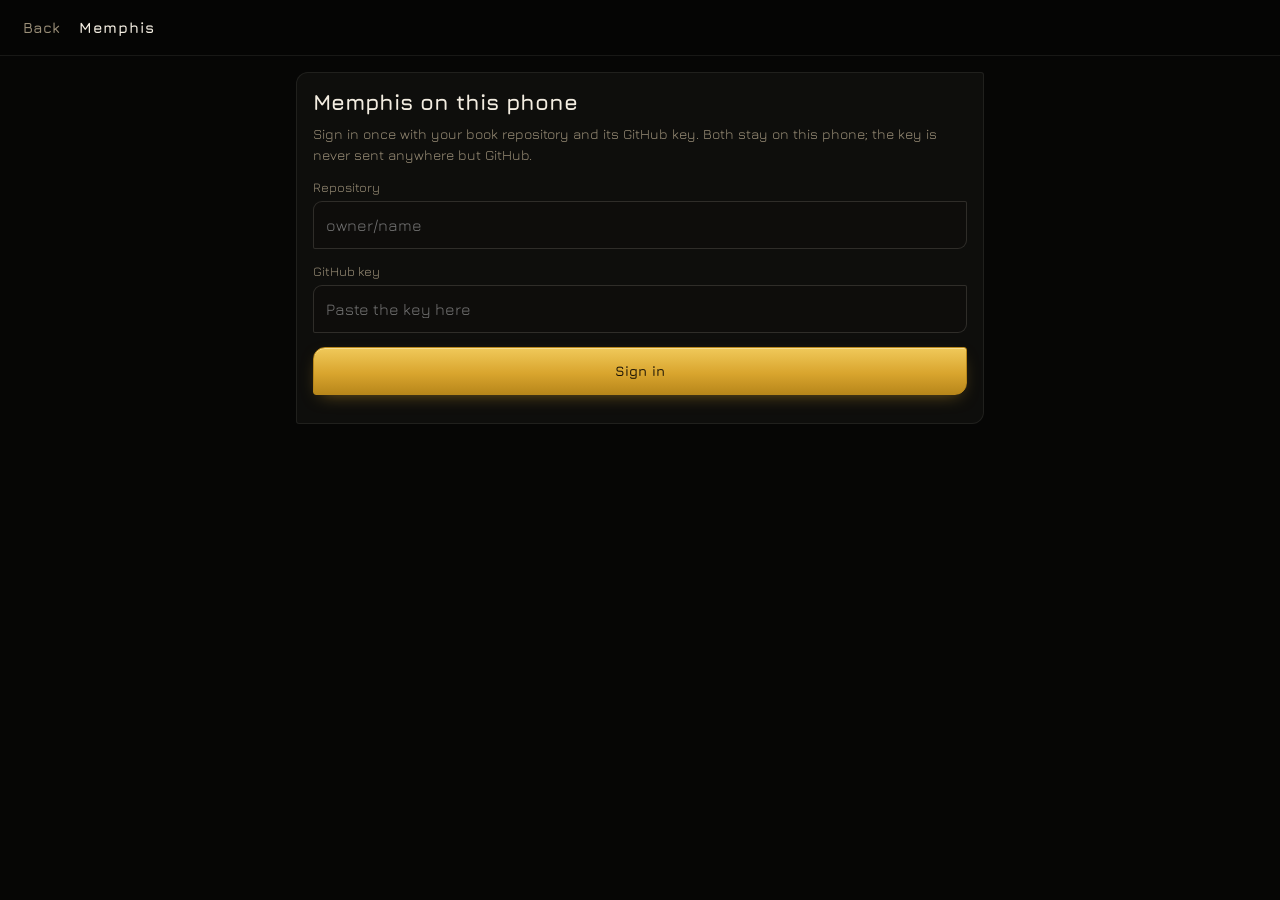
==== index.html @ c1e0bdd1 "Phone app" ====
<!doctype html>
<html lang="en-GB">
<head>
<meta charset="utf-8">
<meta name="viewport" content="width=device-width, initial-scale=1, viewport-fit=cover">
<meta http-equiv="Content-Security-Policy" content="default-src 'self'; img-src 'self' data:; style-src 'self' 'unsafe-inline'; script-src 'self'; font-src 'self'; connect-src 'self' https://api.github.com; manifest-src 'self'; worker-src 'self'">
<meta name="apple-mobile-web-app-capable" content="yes">
<meta name="mobile-web-app-capable" content="yes">
<meta name="apple-mobile-web-app-status-bar-style" content="black-translucent">
<meta name="apple-mobile-web-app-title" content="Memphis">
<meta name="theme-color" content="#060605">
<meta name="referrer" content="no-referrer">
<link rel="manifest" href="manifest.webmanifest">
<link rel="apple-touch-icon" href="icons/memphis-app-256.png">
<link rel="icon" href="icons/memphis-app-256.png">
<title>Memphis</title>
<link rel="stylesheet" href="branding/blades-ui.css">
<link rel="stylesheet" href="phone-shell.css">
<link rel="stylesheet" href="phone.css">
</head>
<body>
<header id="top">
  <button id="t-back" class="bl-btn ghost" type="button" hidden>Back</button>
  <div id="t-title" class="title">Memphis</div>
  <button id="t-badge" class="badge" type="button" aria-live="polite"></button>
</header>
<main id="view" tabindex="-1"></main>
<div id="toast" class="toast" role="status" aria-live="polite"></div>

<script src="shared/sync-model.js"></script>
<script src="store.js"></script>
<script src="github.js"></script>
<script src="engine.js"></script>
<script src="apps.js"></script>
<script src="app.js"></script>
</body>
</html>
---- branding/blades-ui.css ----
@font-face{font-family:"Jura";font-weight:400;src:url("fonts/jura-400.woff2") format("woff2")}
@font-face{font-family:"Jura";font-weight:600;src:url("fonts/jura-600.woff2") format("woff2")}
@font-face{font-family:"Jura";font-weight:700;src:url("fonts/jura-700.woff2") format("woff2")}
:root{
  --bl-gold:#d9a52e; --bl-gold-hi:#f0c95a; --bl-gold-lo:#b8871b; --bl-gold-ink:#1a1306;
  --bl-bone:#f3ede1; --bl-bone-lo:#ddd2bd; --bl-bone-ink:#17140f;
  --bl-coal:#1d1a15; --bl-coal-hi:#2a261f; --bl-coal-line:rgba(201,162,39,.22); --bl-coal-ink:#d9cfbc;
  --bl-ink:#e8dfce; --bl-ink-soft:#9c9079;
  --bl-r:12px 3px 12px 3px;        
  --bl-r-sm:9px 2px 9px 2px;
  --bl-ui:"Jura",system-ui,-apple-system,"Segoe UI",sans-serif;   
  --bl-red:#b8342c;   
  --ev-domina-1:#F3EDE1; --ev-domina:#A7D8F2; --ev-domina-3:#7FBF8A; --ev-domina-t1:#1E4D2B; --ev-domina-t2:#2E3F49;   
  --ev-aura-1:#FFC48C;   --ev-aura:#F2884B;   --ev-aura-3:#E8604A;   --ev-aura-t1:#4A3A28;   --ev-aura-t2:#4A2C24;     
  --ev-magia-1:#DCE3F5;  --ev-magia:#B5B9CA;  --ev-magia-3:#7C86C9;  --ev-magia-t1:#1A1B33;  --ev-magia-t2:#2C3459;    
  --ev-nb-1:#C41E3A; --ev-nb-2:#E67E22; --ev-nb-3:#D4AF37; --ev-nb-4:#27AE60; --ev-nb-5:#16A085;
  --ev-nb-6:#3498DB; --ev-nb-7:#5B4FCF; --ev-nb-8:#8E44AD; --ev-nb-9:#B8509E;
  --ev-read:"Jura",system-ui,"Segoe UI",sans-serif;      
  --ev-margin:Fraunces,Georgia,serif;                     
}
.bl-btn{font-family:var(--bl-ui);font-size:13px;font-weight:600;letter-spacing:.01em;line-height:1;
  display:inline-flex;align-items:center;gap:8px;height:36px;padding:0 16px;border-radius:var(--bl-r);
  border:1px solid transparent;cursor:pointer;user-select:none;white-space:nowrap;
  transition:transform .15s ease,box-shadow .25s ease,background-color .2s,border-color .2s,color .2s}
.bl-btn .bi{flex:none}
.bl-btn:active{transform:translateY(1px)}
.bl-btn:focus-visible{outline:1px solid var(--bl-gold);outline-offset:2px}
.bl-btn.gold{color:var(--bl-gold-ink);border-color:var(--bl-gold-lo);
  background:linear-gradient(180deg,var(--bl-gold-hi),var(--bl-gold) 55%,var(--bl-gold-lo));
  box-shadow:inset 0 1px 0 rgba(255,240,190,.55),0 6px 18px -8px rgba(217,165,46,.6)}
.bl-btn.gold:hover{box-shadow:inset 0 1px 0 rgba(255,240,190,.7),0 8px 26px -8px rgba(217,165,46,.85)}
.bl-btn.bone{color:var(--bl-bone-ink);border-color:var(--bl-bone-lo);
  background:linear-gradient(180deg,#fffaf0,var(--bl-bone) 60%,var(--bl-bone-lo));box-shadow:inset 0 1px 0 #fff,0 6px 16px -10px rgba(243,237,225,.5)}
.bl-btn.bone:hover{box-shadow:inset 0 1px 0 #fff,0 8px 22px -8px rgba(243,237,225,.55)}
.bl-btn.coal{color:var(--bl-coal-ink);background:linear-gradient(180deg,var(--bl-coal-hi),var(--bl-coal));border-color:var(--bl-coal-line);
  box-shadow:inset 0 1px 0 rgba(255,255,255,.04)}
.bl-btn.coal:hover{color:var(--bl-gold-hi);border-color:rgba(217,165,46,.55)}
.bl-btn.ghost{color:var(--bl-ink-soft);background:transparent;padding:0 10px}
.bl-btn.ghost:hover{color:var(--bl-gold)}
.bl-btn.slot{color:var(--bl-gold);background:transparent;border:1px dashed rgba(217,165,46,.45);font-weight:500}
.bl-btn.slot:hover{background:rgba(217,165,46,.08);border-color:var(--bl-gold)}
.bl-btn.sm{height:28px;padding:0 11px;font-size:12px;border-radius:var(--bl-r-sm);gap:6px}
.bl-btn.lg{height:44px;padding:0 22px;font-size:14px}
.bl-ico{width:36px;height:36px;display:inline-grid;place-items:center;border-radius:var(--bl-r);cursor:pointer;
  color:var(--bl-ink-soft);background:linear-gradient(180deg,var(--bl-coal-hi),var(--bl-coal));border:1px solid var(--bl-coal-line);
  transition:color .2s,border-color .2s,box-shadow .25s}
.bl-ico:hover{color:var(--bl-gold-hi);border-color:rgba(217,165,46,.55);box-shadow:0 0 18px -6px rgba(217,165,46,.55)}
.bl-ico.bare{background:transparent;border-color:transparent}
.bl-ico.bare:hover{background:rgba(217,165,46,.07)}
.bl-ico.round{border-radius:50%}
.bl-ico.sm{width:28px;height:28px;border-radius:var(--bl-r-sm)}
.bl-tabs{display:inline-flex;gap:4px}
.bl-tab{position:relative;font-family:var(--bl-ui);font-size:12.5px;color:var(--bl-ink-soft);background:none;border:none;
  padding:8px 12px 11px;cursor:pointer;transition:color .2s}
.bl-tab:hover{color:var(--bl-ink)}
.bl-tab.on{color:var(--bl-gold-hi)}
.bl-tab.on::after{content:"";position:absolute;left:12%;right:12%;bottom:2px;height:3px;
  background:radial-gradient(50% 50% at 50% 50%,var(--bl-gold-hi) 0,var(--bl-gold) 45%,transparent 100%)}
.bl-dot{display:inline-block;width:12px;height:5px;border-radius:50%;background:var(--bl-gold)}
.bl-coin{position:relative;display:inline-grid;place-items:center;flex:none;box-sizing:border-box;border-radius:50%;
  background:#1a1813;border:2px solid var(--bl-gold);color:var(--bl-gold);line-height:0}
.bl-coin>svg{display:block}
.bl-coin::after{content:"";position:absolute;inset:-2px;border-radius:50%;pointer-events:none;opacity:0;
  background:conic-gradient(from 0deg,transparent 0 62%,rgba(255,241,184,.25) 74%,#fff1b8 86%,transparent 96%);
  -webkit-mask:radial-gradient(farthest-side,transparent calc(100% - 2.5px),#000 calc(100% - 2px));
  mask:radial-gradient(farthest-side,transparent calc(100% - 2.5px),#000 calc(100% - 2px))}
.bl-coin:hover::after,:hover>.bl-coin::after{animation:bl-coin-sweep .9s ease-out 1}
@keyframes bl-coin-sweep{0%{opacity:0;transform:rotate(0)}15%{opacity:1}85%{opacity:1}100%{opacity:0;transform:rotate(360deg)}}
@media (prefers-reduced-motion:reduce){.bl-coin:hover::after,:hover>.bl-coin::after{animation:none}}
---- phone-shell.css ----
:root{--bg:#060605;--top:calc(56px + env(safe-area-inset-top))}   
*{box-sizing:border-box;-webkit-tap-highlight-color:transparent}
html,body{margin:0;background:var(--bg);color:var(--text);font-family:var(--bl-ui);font-size:16px;-webkit-text-size-adjust:100%}
body{min-height:100vh;min-height:100dvh;padding:var(--top) 0 env(safe-area-inset-bottom)}
#top{position:fixed;inset:0 0 auto 0;height:var(--top);padding:env(safe-area-inset-top) max(12px,env(safe-area-inset-right)) 0 max(12px,env(safe-area-inset-left));
  display:flex;align-items:center;gap:8px;background:rgba(6,6,5,.92);backdrop-filter:blur(10px);-webkit-backdrop-filter:blur(10px);border-bottom:1px solid var(--edge);z-index:10}
#top .title{flex:1;font-weight:700;letter-spacing:.06em;font-size:15px;white-space:nowrap;overflow:hidden;text-overflow:ellipsis}
#t-back{height:44px;font-size:15px}
.badge{flex:none;min-height:44px;padding:0 12px;border-radius:var(--bl-r-sm);border:1px solid var(--edge2);background:transparent;color:var(--dim);font:600 13px var(--bl-ui)}
.badge:empty{display:none}
.badge.wait{color:var(--bl-gold-ink);background:var(--bl-gold);border-color:var(--bl-gold-lo)}
.badge.bad{color:var(--text);background:#4a1f1a;border-color:var(--bl-red)}
#view{padding:16px max(16px,env(safe-area-inset-right)) 32px max(16px,env(safe-area-inset-left));outline:none;max-width:720px;margin:0 auto}
.bl-btn{min-height:48px;font-size:15px}
.bl-btn.sm{min-height:40px}
.bl-btn.wide{width:100%;justify-content:center}
.bl-btn[disabled]{opacity:.45}
.toast{position:fixed;left:50%;bottom:calc(20px + env(safe-area-inset-bottom));transform:translate(-50%,20px);opacity:0;pointer-events:none;transition:opacity .2s,transform .2s;
  max-width:calc(100vw - 32px);padding:12px 16px;border-radius:var(--bl-r);background:#1d1a15;border:1px solid var(--bl-coal-line);color:var(--text);font-size:15px;z-index:20}
.toast.on{opacity:1;transform:translate(-50%,0)}
.noteview{position:fixed;inset:0;z-index:30;background:var(--void,var(--bg));display:flex;flex-direction:column;padding-top:env(safe-area-inset-top)}
.nv-head{display:flex;align-items:center;justify-content:space-between;gap:10px;padding:10px 14px;border-bottom:1px solid var(--edge)}
.nv-text{flex:1;overflow:auto;margin:0;padding:16px 16px calc(24px + env(safe-area-inset-bottom));white-space:pre-wrap;font:400 16px/1.55 var(--ev-read);color:var(--text)}
---- phone.css ----
:root{--panel:rgba(243,237,225,.035);--edge:rgba(243,237,225,.08);--edge2:rgba(243,237,225,.14);--text:#f3ede1;--ash:#d9cfbc;--dim:#9c9079}
.card{border:1px solid var(--edge);border-radius:var(--bl-r);background:var(--panel);padding:16px;margin:0 0 16px}
h1{font-size:22px;margin:0 0 8px;font-weight:700}
.sub,.fine{color:var(--dim);font-size:14px;line-height:1.5;margin:0 0 14px}
.fine{font-size:13px;margin:12px 0 0}
.msg{color:var(--bl-gold);font-size:14px;margin:12px 0 0;line-height:1.4}
.line{margin:0 0 12px;font-size:16px}
.row{display:flex;flex-wrap:wrap;gap:10px}
.field{display:block;margin:0 0 14px}
.field span{display:block;font-size:13px;color:var(--dim);margin:0 0 6px}
.field input{width:100%;min-height:48px;padding:0 12px;border-radius:var(--bl-r-sm);border:1px solid var(--edge2);background:#0e0d0b;color:var(--text);font:16px var(--bl-ui)}
.field input:focus{outline:1px solid var(--bl-gold);border-color:var(--bl-gold)}
.apps{display:grid;gap:12px;margin:0 0 16px}
.app{display:flex;flex-direction:column;gap:4px;min-height:72px;justify-content:center;padding:14px 16px;border-radius:var(--bl-r);border:1px solid var(--edge2);
  background:linear-gradient(180deg,rgba(243,237,225,.05),rgba(243,237,225,.02));color:var(--text);text-decoration:none}
.app:active{border-color:var(--bl-gold)}
.app .nm{font-weight:700;font-size:18px}
.app .ds{color:var(--dim);font-size:14px}
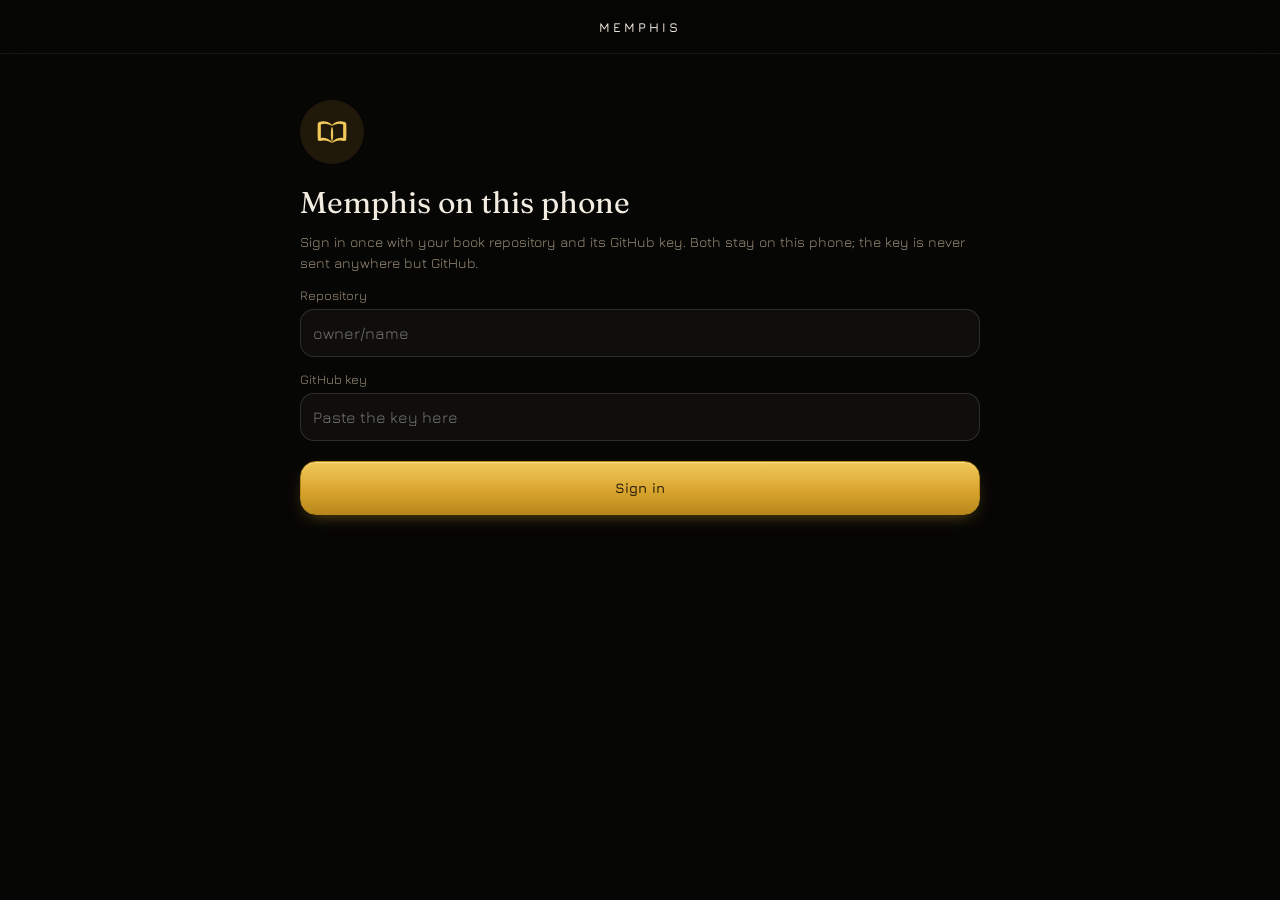
==== commit 02d9e5d0: "Phone redesign, first draft: one shell, home, wiki, writer, pictures - phone-ui.css + app.js shell: " ====
--- a/index.html
+++ b/index.html
@@ -3,7 +3,7 @@
 <head>
 <meta charset="utf-8">
 <meta name="viewport" content="width=device-width, initial-scale=1, viewport-fit=cover">
-<meta http-equiv="Content-Security-Policy" content="default-src 'self'; img-src 'self' data:; style-src 'self' 'unsafe-inline'; script-src 'self'; font-src 'self'; connect-src 'self' https://api.github.com; manifest-src 'self'; worker-src 'self'">
+<meta http-equiv="Content-Security-Policy" content="default-src 'self'; img-src 'self' data: blob:; style-src 'self' 'unsafe-inline'; script-src 'self'; font-src 'self'; connect-src 'self' https://api.github.com; manifest-src 'self'; worker-src 'self'">
 <meta name="apple-mobile-web-app-capable" content="yes">
 <meta name="mobile-web-app-capable" content="yes">
 <meta name="apple-mobile-web-app-status-bar-style" content="black-translucent">
@@ -17,6 +17,7 @@
 <link rel="stylesheet" href="branding/blades-ui.css">
 <link rel="stylesheet" href="phone-shell.css">
 <link rel="stylesheet" href="phone.css">
+<link rel="stylesheet" href="phone-ui.css">
 </head>
 <body>
 <header id="top">
@@ -32,6 +33,8 @@
 <script src="github.js"></script>
 <script src="engine.js"></script>
 <script src="apps.js"></script>
+<script src="branding/blades-icons.js"></script>
+<script src="shared/canon-model.js"></script>
 <script src="app.js"></script>
 </body>
 </html>
--- a/phone-ui.css
+++ b/phone-ui.css
@@ -0,0 +1,226 @@
+/* Memphis phone: the one shell every page shares. Loaded last on every page.
+   One header (back · title with a sync dot · one action), at most one round button in each bottom corner. */
+@font-face{font-family:"Fraunces";font-style:normal;font-weight:400;font-display:swap;src:url("branding/fonts/fraunces-latin-400-normal.woff2") format("woff2");unicode-range:U+0000-00FF,U+0131,U+0152-0153,U+02BB-02BC,U+02C6,U+02DA,U+02DC,U+0304,U+0308,U+0329,U+2000-206F,U+20AC,U+2122,U+2191,U+2193,U+2212,U+2215,U+FEFF,U+FFFD}
+@font-face{font-family:"Fraunces";font-style:normal;font-weight:400;font-display:swap;src:url("branding/fonts/fraunces-latin-ext-400-normal.woff2") format("woff2");unicode-range:U+0100-02BA,U+02BD-02C5,U+02C7-02CC,U+02CE-02D7,U+02DD-02FF,U+0304,U+0308,U+0329,U+1D00-1DBF,U+1E00-1E9F,U+1EF2-1EFF,U+2020,U+20A0-20AB,U+20AD-20C0,U+2113,U+2C60-2C7F,U+A720-A7FF}
+@font-face{font-family:"Fraunces";font-style:italic;font-weight:400;font-display:swap;src:url("branding/fonts/fraunces-latin-400-italic.woff2") format("woff2");unicode-range:U+0000-00FF,U+0131,U+0152-0153,U+02BB-02BC,U+02C6,U+02DA,U+02DC,U+0304,U+0308,U+0329,U+2000-206F,U+20AC,U+2122,U+2191,U+2193,U+2212,U+2215,U+FEFF,U+FFFD}
+@font-face{font-family:"Fraunces";font-style:italic;font-weight:400;font-display:swap;src:url("branding/fonts/fraunces-latin-ext-400-italic.woff2") format("woff2");unicode-range:U+0100-02BA,U+02BD-02C5,U+02C7-02CC,U+02CE-02D7,U+02DD-02FF,U+0304,U+0308,U+0329,U+1D00-1DBF,U+1E00-1E9F,U+1EF2-1EFF,U+2020,U+20A0-20AB,U+20AD-20C0,U+2113,U+2C60-2C7F,U+A720-A7FF}
+@font-face{font-family:"Fraunces";font-style:normal;font-weight:600;font-display:swap;src:url("branding/fonts/fraunces-latin-600-normal.woff2") format("woff2");unicode-range:U+0000-00FF,U+0131,U+0152-0153,U+02BB-02BC,U+02C6,U+02DA,U+02DC,U+0304,U+0308,U+0329,U+2000-206F,U+20AC,U+2122,U+2191,U+2193,U+2212,U+2215,U+FEFF,U+FFFD}
+@font-face{font-family:"Fraunces";font-style:normal;font-weight:600;font-display:swap;src:url("branding/fonts/fraunces-latin-ext-600-normal.woff2") format("woff2");unicode-range:U+0100-02BA,U+02BD-02C5,U+02C7-02CC,U+02CE-02D7,U+02DD-02FF,U+0304,U+0308,U+0329,U+1D00-1DBF,U+1E00-1E9F,U+1EF2-1EFF,U+2020,U+20A0-20AB,U+20AD-20C0,U+2113,U+2C60-2C7F,U+A720-A7FF}
+
+:root{--top:calc(54px + env(safe-area-inset-top));--serif:"Fraunces",Georgia,serif;--ink:#f3ede1;--soft:#b9ae98;--mute:#7d7361;
+  --gold:#d9a52e;--gold-hi:#f0c95a;--hair:rgba(243,237,225,.07);--hair2:rgba(243,237,225,.12);--card:#0f0e0c;--ease2:cubic-bezier(.2,.8,.2,1)}
+[hidden]{display:none!important}
+
+/* ---------- header ---------- */
+body.ui #top{display:grid;grid-template-columns:44px minmax(0,1fr) 44px;gap:8px;align-items:center;height:var(--top);
+  padding:env(safe-area-inset-top) max(10px,env(safe-area-inset-right)) 0 max(10px,env(safe-area-inset-left));
+  background:linear-gradient(180deg,rgba(6,6,5,.96),rgba(6,6,5,.82));border-bottom:1px solid var(--hair);z-index:40}
+body.ui #top .corner{grid-row:1;width:44px;height:44px;border-radius:50%;border:0;background:transparent;color:var(--ink);display:grid;place-items:center;padding:0;
+  opacity:.88;transition:background .15s,opacity .15s}
+body.ui #top .corner:active{background:rgba(243,237,225,.08);opacity:1}
+body.ui #t-back{grid-column:1}
+body.ui #t-right{grid-column:3}
+body.ui #t-title{grid-column:2;grid-row:1;display:flex;flex-direction:column;align-items:center;justify-content:center;min-width:0;line-height:1.1}
+body.ui #top .title{display:flex!important}
+body.ui .tline{display:flex;align-items:center;gap:8px;max-width:100%}
+body.ui .tt{font:600 13px var(--bl-ui);letter-spacing:.22em;text-transform:uppercase;color:var(--ink);white-space:nowrap;overflow:hidden;text-overflow:ellipsis}
+body.ui .ts{font:400 12px var(--bl-ui);color:var(--mute);letter-spacing:.02em;margin-top:3px;max-width:100%;white-space:nowrap;overflow:hidden;text-overflow:ellipsis}
+/* the sync dot: dim when synced, a gold count when waiting, a pulse when syncing, red when something is wrong. Tap = sync. */
+.sdot{flex:none;position:relative;min-width:22px;height:22px;margin:-6px -7px;padding:0;border:0;background:transparent;display:grid;place-items:center;
+  font:700 10px var(--bl-ui);color:#1a1306;border-radius:11px;cursor:pointer}
+.sdot::before{content:"";position:absolute;width:6px;height:6px;border-radius:50%;background:#5f6b52;box-shadow:0 0 0 3px rgba(95,107,82,.12)}
+.sdot.wait{min-width:20px;height:18px;margin:0;padding:0 6px;background:var(--gold)}
+.sdot.wait::before{display:none}
+.sdot.run::before{background:var(--gold);animation:sdp 1.1s ease-in-out infinite}
+.sdot.bad::before{background:#d2493f;box-shadow:0 0 0 3px rgba(210,73,63,.18)}
+@keyframes sdp{0%,100%{transform:scale(.7);opacity:.5}50%{transform:scale(1.25);opacity:1}}
+
+/* ---------- bottom corners ---------- */
+.fab-c{position:fixed;z-index:35;bottom:calc(18px + env(safe-area-inset-bottom));width:56px;height:56px;border-radius:50%;padding:0;display:grid;place-items:center;
+  border:1px solid rgba(217,165,46,.28);background:rgba(22,19,15,.92);color:var(--ink);backdrop-filter:blur(12px);-webkit-backdrop-filter:blur(12px);
+  box-shadow:0 10px 30px -8px rgba(0,0,0,.8);transition:transform .15s var(--ease2)}
+.fab-c.bl{left:max(18px,env(safe-area-inset-left))}
+.fab-c.br{right:max(18px,env(safe-area-inset-right))}
+.fab-c.gold{background:linear-gradient(160deg,var(--gold-hi),var(--gold) 60%,#b8871b);color:#1a1306;border-color:transparent;box-shadow:0 10px 30px -8px rgba(217,165,46,.55)}
+.fab-c:active{transform:scale(.94)}
+
+/* ---------- bottom sheet ---------- */
+.sheetwrap{position:fixed;inset:0;z-index:80;pointer-events:none}
+.sh-scrim{position:absolute;inset:0;background:rgba(0,0,0,.55);opacity:0;transition:opacity .2s}
+.sh-card{position:absolute;left:0;right:0;bottom:0;max-height:82vh;overflow:auto;background:#13110e;border-top:1px solid rgba(217,165,46,.22);
+  border-radius:22px 22px 0 0;padding:8px 10px calc(14px + env(safe-area-inset-bottom));transform:translateY(102%);transition:transform .24s var(--ease2)}
+.sheetwrap.on{pointer-events:auto}
+.sheetwrap.on .sh-scrim{opacity:1}
+.sheetwrap.on .sh-card{transform:none}
+.sh-grab{width:38px;height:4px;border-radius:2px;background:rgba(243,237,225,.18);margin:4px auto 10px}
+.sh-title{font:600 12px var(--bl-ui);letter-spacing:.2em;text-transform:uppercase;color:var(--mute);padding:4px 12px 10px}
+.sh-body{padding:0 12px 8px}
+.sh-line{margin:0 0 6px;font-size:16px;color:var(--ink)}
+.sh-fine{margin:0 0 10px;font-size:13px;line-height:1.5;color:var(--mute)}
+.sh-sep{height:1px;background:var(--hair);margin:6px 12px}
+.sh-item{display:flex;align-items:center;gap:14px;width:100%;min-height:56px;padding:8px 12px;border:0;border-radius:14px;background:transparent;color:var(--ink);
+  text-align:left;font:500 16px var(--bl-ui)}
+.sh-item:active{background:rgba(243,237,225,.06)}
+.sh-item:disabled{opacity:.4}
+.sh-item .ic{flex:none;width:36px;height:36px;border-radius:50%;display:grid;place-items:center;background:rgba(243,237,225,.05);color:var(--soft)}
+.sh-item.gold .ic{background:rgba(217,165,46,.16);color:var(--gold-hi)}
+.sh-item .tx{display:flex;flex-direction:column;gap:2px;min-width:0}
+.sh-item .sb{font-size:13px;color:var(--mute)}
+.toast{border-radius:14px!important;bottom:calc(92px + env(safe-area-inset-bottom))!important;background:#1a1712!important;z-index:90!important}
+
+/* ---------- home ---------- */
+body[data-page=home].ui{background:radial-gradient(120% 60% at 50% -10%,rgba(217,165,46,.07),transparent 60%),#060605;background-attachment:fixed}
+body[data-page=home] #view{padding:22px max(18px,env(safe-area-inset-right)) calc(40px + env(safe-area-inset-bottom)) max(18px,env(safe-area-inset-left))}
+.hello{margin:4px 2px 22px}
+.h-date{font:600 11px var(--bl-ui);letter-spacing:.24em;text-transform:uppercase;color:var(--mute)}
+.h-greet{font:400 34px/1.1 var(--serif);letter-spacing:-.01em;margin:10px 0 0;color:var(--ink)}
+.hero{position:relative;display:flex;flex-direction:column;gap:6px;padding:22px 20px 18px;margin:0 0 14px;border-radius:24px;text-decoration:none;color:var(--ink);overflow:hidden;
+  background:radial-gradient(90% 80% at 100% 0%,rgba(217,165,46,.16),transparent 60%),linear-gradient(180deg,#14110c,#0d0b09);border:1px solid rgba(217,165,46,.24)}
+.hero .k,.world .k{font:600 11px var(--bl-ui);letter-spacing:.22em;text-transform:uppercase;color:var(--gold)}
+.hero .where{font:400 13px var(--bl-ui);color:var(--mute);margin-top:6px}
+.hero .ct{font:600 32px/1.1 var(--serif);letter-spacing:-.01em}
+.hero .last{font:italic 400 16px/1.5 var(--serif);color:var(--soft);margin:8px 0 4px;padding-left:12px;border-left:2px solid rgba(217,165,46,.45)}
+.hero .meta{display:flex;align-items:center;justify-content:space-between;margin-top:10px;font:400 13px var(--bl-ui);color:var(--mute)}
+.hero .go{width:44px;height:44px;border-radius:50%;display:grid;place-items:center;background:var(--gold);color:#1a1306}
+.hero:active{transform:scale(.99)}
+.world{position:relative;display:block;margin:0 0 14px;border-radius:24px;overflow:hidden;text-decoration:none;color:var(--ink);background:var(--card);border:1px solid var(--hair)}
+.w-img{display:block;aspect-ratio:16/11;overflow:hidden;background:#111}
+.w-img img{width:100%;height:100%;object-fit:cover;object-position:50% 25%;display:block;filter:saturate(.92)}
+.world:not(.nopic) .w-txt{position:absolute;left:0;right:0;bottom:0;padding:60px 20px 18px;background:linear-gradient(180deg,transparent,rgba(6,6,5,.72) 40%,rgba(6,6,5,.94))}
+.w-txt{display:flex;flex-direction:column;gap:6px;padding:20px}
+.w-t{font:600 26px/1.15 var(--serif)}
+.w-l{font:400 15px/1.45 var(--serif);color:var(--soft);display:-webkit-box;-webkit-line-clamp:2;-webkit-box-orient:vertical;overflow:hidden}
+.tiles{display:grid;grid-template-columns:1fr 1fr;gap:10px}
+.tile{display:flex;flex-direction:column;gap:4px;min-height:112px;padding:16px;border-radius:20px;text-decoration:none;color:var(--ink);background:var(--card);border:1px solid var(--hair)}
+.tile:last-child:nth-child(odd){grid-column:1 / -1}
+.t-ic{width:38px;height:38px;border-radius:50%;display:grid;place-items:center;background:rgba(217,165,46,.1);color:var(--gold-hi);margin-bottom:auto}
+.t-nm{font:600 16px var(--bl-ui);margin-top:12px}
+.t-n{font:400 13px var(--bl-ui);color:var(--mute)}
+.t-n b{color:var(--soft);font-weight:600}
+.tile.hot{border-color:rgba(217,165,46,.35)}
+.tile.hot .t-n b{color:var(--gold-hi)}
+.tile:active,.world:active{border-color:rgba(217,165,46,.4)}
+.signin{padding:30px 4px}
+.si-mark{width:64px;height:64px;border-radius:50%;display:grid;place-items:center;background:rgba(217,165,46,.12);color:var(--gold-hi);margin:0 0 22px}
+.signin h1{font:400 30px/1.15 var(--serif);margin:0 0 10px}
+.signin .bl-btn.gold{border-radius:16px;min-height:54px;margin-top:6px}
+.signin .field input{border-radius:14px;background:#0f0e0c}
+
+/* ---------- wiki ---------- */
+body[data-page=wiki] #bar,body[data-page=wiki] #s-bottom{display:none!important}
+body[data-page=wiki] #page{top:var(--top)}
+body[data-page=wiki] .pg,body[data-page=wiki] .pg.has-margin,body[data-page=wiki] .pg.index,body[data-page=wiki] .pg:not(.index):not(.landing),body[data-page=wiki] .pg.has-margin:not(.index):not(.landing){
+  padding:26px max(20px,env(safe-area-inset-right)) calc(120px + env(safe-area-inset-bottom)) max(20px,env(safe-area-inset-left))}
+body[data-page=wiki] .crumbs{font:600 11px var(--bl-ui);letter-spacing:.2em;text-transform:uppercase;color:var(--gold);margin:0 0 8px;gap:8px}
+body[data-page=wiki] .crumbs a,body[data-page=wiki] .crumbs span{color:var(--gold)}
+body[data-page=wiki] .crumbs .sep{color:rgba(217,165,46,.4)}
+body[data-page=wiki] .crumbs>a:first-child:not(:only-child),body[data-page=wiki] .crumbs>a:first-child+.sep{display:none}
+body[data-page=wiki] .pg h1{font-size:32px;line-height:1.1;margin:0 0 14px;letter-spacing:.01em}
+body[data-page=wiki] .md,body[data-page=wiki] .md p{font-size:17px;line-height:1.6}
+body[data-page=wiki] .oneline{font-size:18px;line-height:1.5;color:var(--soft)}
+body[data-page=wiki] .ibox{float:none;clear:none;width:auto;margin:4px 0 24px;border-width:1px;border-radius:20px;overflow:hidden;padding:0 0 12px}
+body[data-page=wiki] .ibox .ib-title{display:none}
+body[data-page=wiki] .ib-pics figure.pic{margin:0}
+body[data-page=wiki] .ib-pics .pic-frame{border-radius:0;border:0;aspect-ratio:4/3.4;min-height:0;background:#0c0b09}
+body[data-page=wiki] .ib-pics .pic-frame img{width:100%;height:100%;object-fit:cover;object-position:50% 22%}
+body[data-page=wiki] .ib-pics figcaption{display:none}
+body[data-page=wiki] .ib-pics .pic-frame:has(.pic-empty){aspect-ratio:auto;padding:22px 18px}
+body[data-page=wiki] .pic-empty{font-size:13px;color:var(--mute)}
+body[data-page=wiki] .ib{padding:12px 18px 0}
+body[data-page=wiki] .ib-meta{padding:8px 18px 0}
+body[data-page=wiki] .sec h2,body[data-page=wiki] .threads h2{font:600 11px var(--bl-ui);letter-spacing:.22em;color:var(--mute);margin:30px 0 10px;border:0;padding:0}
+body[data-page=wiki] details.behind{border-radius:16px;margin-top:30px}
+/* the drawer: what the wiki can do, its folders, its layers */
+.wdrawer{position:fixed;left:0;top:var(--top);bottom:0;width:min(340px,86vw);z-index:30;overflow-y:auto;-webkit-overflow-scrolling:touch;
+  background:#0d0c0a;border-right:1px solid rgba(217,165,46,.16);transform:translateX(-102%);transition:transform .24s var(--ease2);
+  padding:14px 0 calc(100px + env(safe-area-inset-bottom))}
+body.dr-open .wdrawer{transform:none;box-shadow:0 0 60px -10px #000}
+.dr-h{font:600 11px var(--bl-ui);letter-spacing:.22em;text-transform:uppercase;color:var(--mute);padding:14px 20px 8px}
+.dr-acts{display:grid;grid-template-columns:1fr 1fr;gap:8px;padding:0 14px 6px}
+.dr-act{display:flex;align-items:center;gap:10px;min-height:52px;padding:0 12px;border-radius:14px;border:1px solid var(--hair);background:rgba(243,237,225,.03);color:var(--ink);font:500 14px var(--bl-ui);text-align:left}
+.dr-act .ic{color:var(--gold-hi);display:grid}
+.dr-act:disabled{opacity:.35}
+.dr-act:active{background:rgba(217,165,46,.1)}
+.wdrawer .strip,.wdrawer .strip:hover,.wdrawer .strip:focus-within,.wdrawer .strip.left,.wdrawer .strip.right,.wdrawer .strip.left:hover,.wdrawer .strip.right:hover,
+.wdrawer .strip.left:focus-within,.wdrawer .strip.right:focus-within{position:static!important;transform:none!important;width:auto!important;height:auto!important;
+  background:none!important;border:0!important;box-shadow:none!important;padding:0 6px!important;overflow:visible!important;top:auto;bottom:auto}
+.wdrawer .brand{display:none}
+.wdrawer .fo{border-radius:12px}
+.wdrawer #s-right{padding:0 20px!important}
+body[data-page=wiki] .scrim{z-index:25;top:var(--top)}
+body.dr-open .fab-c.br{opacity:0;pointer-events:none}
+/* search */
+.wsearch{position:fixed;inset:0;z-index:60;background:#060605;padding:calc(env(safe-area-inset-top) + 6px) max(12px,env(safe-area-inset-right)) 0 max(12px,env(safe-area-inset-left));display:flex;flex-direction:column}
+.ws-head{display:flex;align-items:center;gap:6px;height:56px}
+.ws-head .corner{width:44px;height:44px;border-radius:50%;border:0;background:transparent;color:var(--ink);display:grid;place-items:center}
+.ws-field{flex:1;display:flex;align-items:center;gap:10px;height:48px;padding:0 16px;border-radius:24px;background:#14120f;border:1px solid rgba(217,165,46,.3);color:var(--soft)}
+.ws-field .ic{display:grid}
+.ws-field input{flex:1;min-width:0;height:100%;border:0;background:transparent;color:var(--ink);font:400 17px var(--bl-ui);outline:none}
+.ws-field input::-webkit-search-cancel-button{display:none}
+.ws-hint{color:var(--mute);font-size:14px;margin:18px 8px}
+.wsearch #find-list{position:static!important;transform:none!important;width:auto!important;max-height:none!important;background:none!important;border:0!important;box-shadow:none!important;padding:8px 0;overflow:auto;flex:1}
+.wsearch .hit{min-height:56px;border-radius:14px;padding:8px 12px;font-size:17px}
+.wsearch .hit .fd{font-size:11px;letter-spacing:.14em;text-transform:uppercase}
+/* editing: the editor's own bar is the only bar */
+body.w-editing .pg{padding-bottom:40px!important}
+body[data-page=wiki] .editor{padding-bottom:24px}
+body[data-page=wiki] .ed-bar{position:sticky;bottom:0;z-index:5;margin:18px -20px 0;padding:12px 20px calc(12px + env(safe-area-inset-bottom));background:linear-gradient(180deg,rgba(6,6,5,0),#060605 30%)}
+body[data-page=wiki] .ed-bar .bl-btn{border-radius:14px}
+body[data-page=wiki] .status{bottom:calc(92px + env(safe-area-inset-bottom));border-radius:14px}
+/* the picture sheet */
+.pic-sheet{padding:0 12px 6px;display:flex;flex-direction:column;gap:12px}
+.ps-img{border-radius:16px;overflow:hidden;max-height:34vh;background:#000;display:grid;place-items:center}
+.ps-img img{max-width:100%;max-height:34vh;display:block}
+.ps-seg{display:grid;grid-template-columns:repeat(3,1fr);gap:6px;padding:4px;border-radius:14px;background:rgba(243,237,225,.04)}
+.ps-seg button{min-height:42px;border:0;border-radius:10px;background:transparent;color:var(--soft);font:600 14px var(--bl-ui)}
+.ps-seg button.on{background:rgba(217,165,46,.18);color:var(--gold-hi)}
+.ps-note{margin:-4px 4px 0;font-size:13px;color:var(--mute)}
+.ps-cap{min-height:48px;border-radius:14px;border:1px solid var(--hair2);background:#0f0e0c;color:var(--ink);padding:0 14px;font:16px var(--bl-ui)}
+.pic-sheet .bl-btn.gold{min-height:52px;border-radius:14px}
+
+/* ---------- writer: the page, and nothing else ---------- */
+body[data-page=writer] .topbar,body[data-page=writer] .orrery,body[data-page=writer] .statusbar,body[data-page=writer] .fabs,
+body[data-page=writer] .inscol,body[data-page=writer] .pacts,body[data-page=writer] #dashSettings,body[data-page=writer] .pbtn#pOverview{display:none!important}
+body[data-page=writer] #top .title{display:flex!important}
+body[data-page=writer]{--body:"Fraunces",Georgia,serif;--disp:"Fraunces",Georgia,serif}
+body[data-page=writer] .ptext{font-family:var(--serif);font-size:19px;line-height:1.65;color:#ece3d2}
+body[data-page=writer] .sheet{padding-left:22px;padding-right:22px;padding-bottom:calc(60px + env(safe-area-inset-bottom))}
+body[data-page=writer] .plate-row,body[data-page=writer] .plate{background:none!important;border:0!important;box-shadow:none!important}
+body[data-page=writer] .plates.multi .plate{padding-left:22px;border-left:1px solid rgba(217,165,46,.14)!important;border-radius:0}
+body[data-page=writer] .plates.multi .pgrip{left:-8px;opacity:.35}
+body[data-page=writer] .plates-head,body[data-page=writer] .phead{font:600 11px var(--bl-ui);letter-spacing:.2em}
+body[data-page=writer] .chtitle{font-size:34px}
+body[data-page=writer] .kbbar{height:48px;top:calc(var(--vvt,0px) + var(--vvh,100dvh) - 48px);gap:4px;padding:4px 10px;background:rgba(14,12,10,.94);border-top:1px solid rgba(217,165,46,.14)}
+body[data-page=writer] .kb-btn{display:grid;place-items:center;border:0;border-radius:12px;color:var(--soft)}
+body[data-page=writer] .kb-btn.on{color:var(--gold-hi)}
+/* chapter list */
+.chlist{padding:0 6px 6px}
+.chl-book{font:600 11px var(--bl-ui);letter-spacing:.2em;text-transform:uppercase;color:var(--gold);padding:14px 8px 4px}
+.chl-ep{font:400 13px var(--bl-ui);color:var(--mute);padding:10px 8px 4px}
+.chl-row{display:grid;grid-template-columns:40px 1fr 10px;align-items:center;gap:8px;width:100%;min-height:48px;padding:0 8px;border:0;border-radius:12px;background:transparent;color:var(--soft);text-align:left;font:400 17px var(--serif)}
+.chl-row .n{font:600 12px var(--bl-ui);color:var(--mute);letter-spacing:.06em}
+.chl-row .d{width:7px;height:7px;border-radius:50%;background:rgba(243,237,225,.12)}
+.chl-row.started .d,.chl-row.active .d{background:var(--gold)}
+.chl-row.done .d{background:#8fae82}
+.chl-row.started,.chl-row.done{color:var(--ink)}
+.chl-row.on{background:rgba(217,165,46,.1);color:var(--gold-hi)}
+body.ui #t-title{margin:0;text-align:center;font-size:inherit;letter-spacing:normal}
+body[data-page=writer] .padd,body[data-page=writer] .padd-end{display:none!important}
+body[data-page=writer] .pnote{background:none!important;border:0!important;padding:0 0 4px!important;margin:18px 0 2px!important;font:italic 400 13px var(--bl-ui)!important;letter-spacing:.04em;color:var(--mute)!important;box-shadow:none!important}
+body[data-page=writer] .pnote:empty{display:none!important}
+body[data-page=writer] .plate-row:focus-within .pnote:empty{display:block!important;min-height:1.4em}
+body[data-page=writer] .plate-row:focus-within .pnote:empty::before{content:"Name this plate";color:rgba(125,115,97,.6)}
+/* wiki lead sentence above the infobox */
+body[data-page=wiki] .cols .main{display:flex;flex-direction:column}
+body[data-page=wiki] .cols .main>.oneline{order:-1;margin-bottom:18px}
+
+/* ---------- canon and change sets ---------- */
+body[data-page=canon] #bar{display:none!important}
+body[data-page=canon] #view,body[data-page=changes] #view{padding-top:22px}
+body[data-page=canon] .head h1,body[data-page=changes] #view>h1{font:400 30px/1.15 var(--serif);margin:0 0 8px}
+body[data-page=canon] .domain,body[data-page=changes] .card,body[data-page=canon] .card{border-radius:20px!important;border-color:var(--hair)!important;background:var(--card)!important}
+body[data-page=canon] .q{font:400 22px/1.35 var(--serif)}
+body[data-page=canon] .option{border-radius:16px!important}
+body[data-page=changes] .cs-back{display:none}
+body[data-page=canon] .bl-btn,body[data-page=changes] .bl-btn{border-radius:14px}
+body[data-page=wiki] .ibox .ib-pics{padding:0;margin:0;gap:0}
